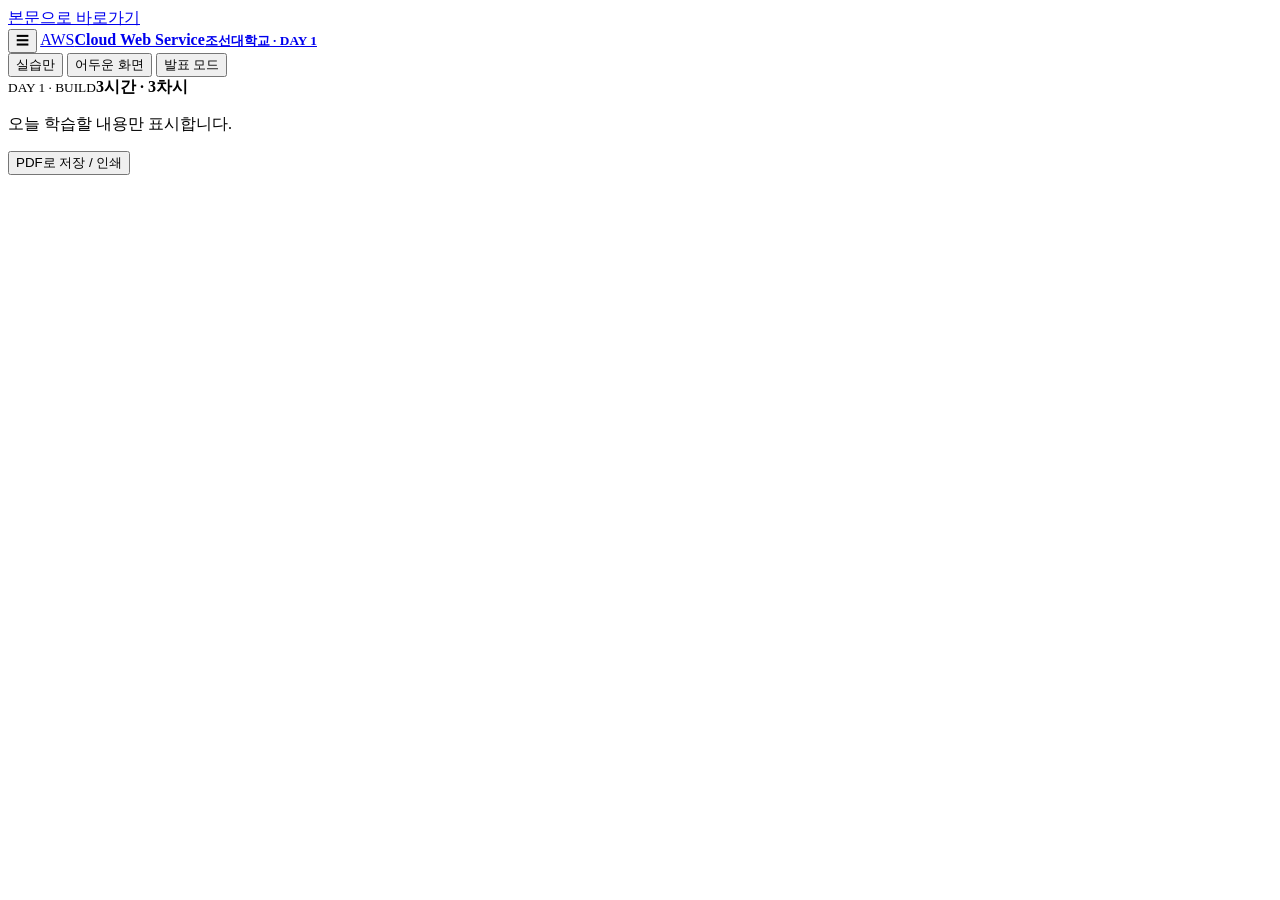
==== day1.html @ 660fab05 "Add day1.html" ====
<!doctype html>
<html lang="ko">
<head>
  <meta charset="utf-8">
  <meta name="viewport" content="width=device-width,initial-scale=1">
  <meta name="description" content="IT 관련 전공 3·4학년을 위한 AWS 클라우드 웹서비스 구축 일자별 실습 교안">
  <meta name="theme-color" content="#111827">
  <title>조선대학교 AWS 클라우드 웹서비스 구축 · DAY 1</title>
  <link rel="icon" type="image/svg+xml" href="data:image/svg+xml,%3Csvg xmlns='http://www.w3.org/2000/svg' viewBox='0 0 64 64'%3E%3Crect width='64' height='64' rx='14' fill='%23111827'/%3E%3Cpath d='M14 38h36M19 29l13-10 13 10v16H19z' fill='none' stroke='%23ff9900' stroke-width='4' stroke-linecap='round' stroke-linejoin='round'/%3E%3C/svg%3E">
  <link rel="stylesheet" href="styles.css">
  <link rel="stylesheet" href="visuals.css">
  <link rel="stylesheet" href="effects.css">
</head>
<body>
  <a class="skip" href="#main">본문으로 바로가기</a>
  <header class="topbar">
    <button class="nav-toggle" id="navToggle" aria-label="목차 열기" aria-expanded="false">☰</button>
    <a class="brand" href="#home"><span>AWS</span><b>Cloud Web Service<small>조선대학교 · DAY 1</small></b></a>
    <div class="tools">
      <button id="practiceBtn" aria-pressed="false">실습만</button>
      <button id="themeBtn" aria-pressed="false">어두운 화면</button>
      <button class="accent" id="presentBtn">발표 모드</button>
    </div>
  </header>
  <aside class="sidebar" id="sidebar">
    <div class="side-head"><small>DAY 1 · BUILD</small><strong>3시간 · 3차시</strong><p>오늘 학습할 내용만 표시합니다.</p></div>
    <nav id="courseNav" aria-label="강의 목차"></nav>
    <button class="print" id="printBtn">PDF로 저장 / 인쇄</button>
  </aside>
  <main id="main">
    <section class="home" id="home"></section>
    <div id="lessonRoot"></div>
  </main>
  <div class="present-bar" id="presentBar" hidden><button id="prev">←</button><span id="counter">1 / 1</span><button id="next">→</button><button id="exit">발표 종료</button></div>
  <script src="course-day1.js"></script>
  <script src="app.js"></script>
</body>
</html>
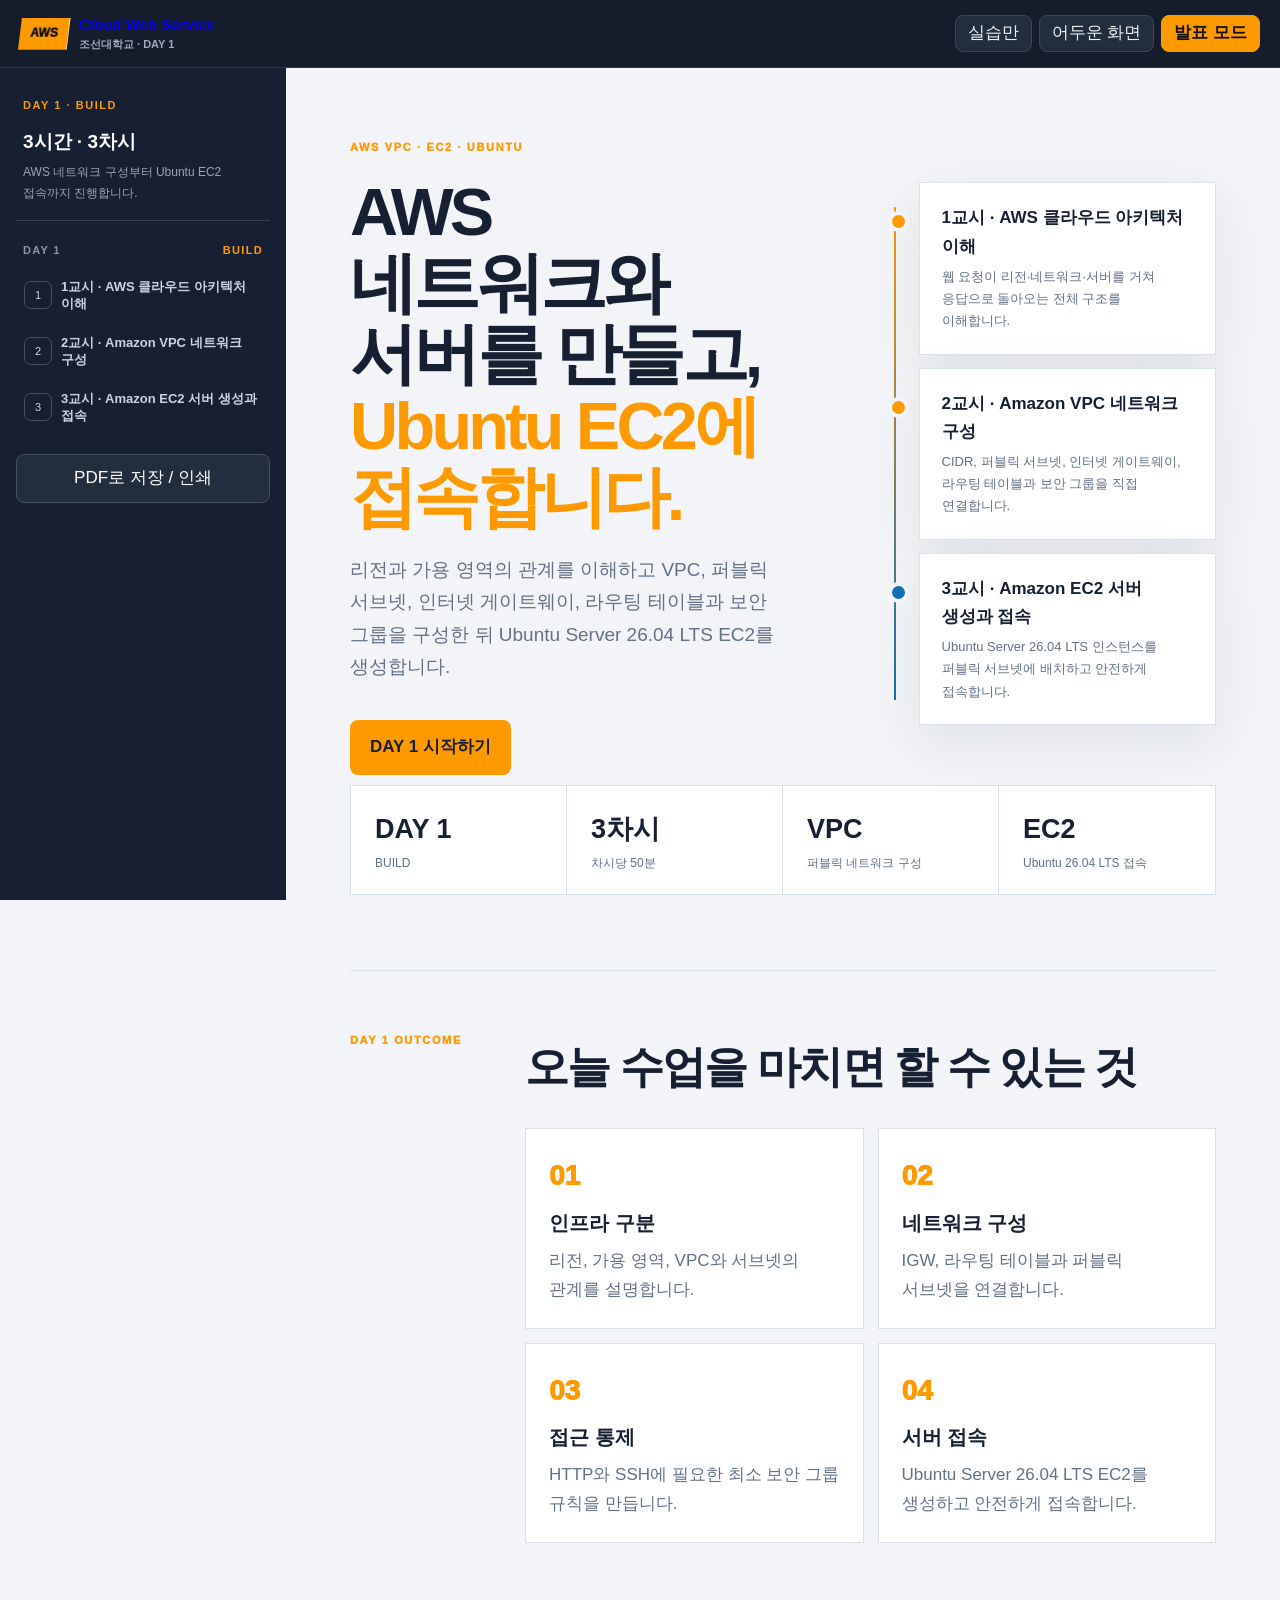
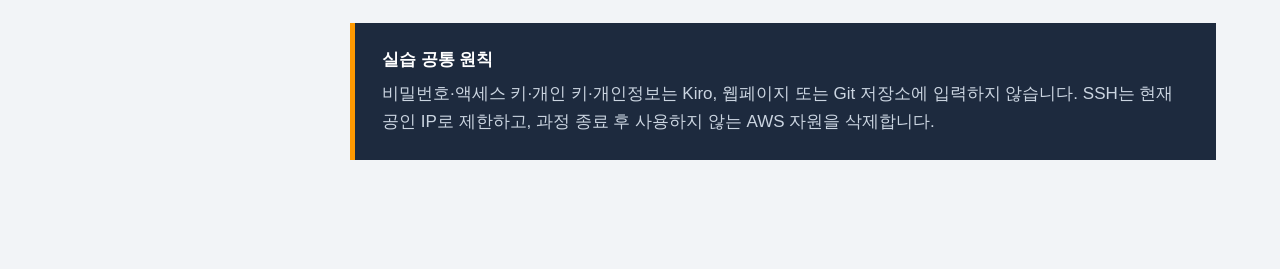
==== commit 992fff56: "Version course data assets for fresh Pages loads" ====
--- a/day1.html
+++ b/day1.html
@@ -32,7 +32,7 @@
     <div id="lessonRoot"></div>
   </main>
   <div class="present-bar" id="presentBar" hidden><button id="prev">←</button><span id="counter">1 / 1</span><button id="next">→</button><button id="exit">발표 종료</button></div>
-  <script src="course-day1.js"></script>
+  <script src="course-day1.js?v=1459fa1e"></script>
   <script src="app.js"></script>
 </body>
 </html>
--- a/styles.css
+++ b/styles.css
@@ -0,0 +1 @@
+:root{--bg:#f2f4f7;--paper:#fff;--soft:#edf1f6;--ink:#172033;--muted:#647086;--line:#dbe1e9;--navy:#111827;--navy2:#1d2a3e;--orange:#ff9900;--orange2:#fff1d8;--blue:#146eb4;--green:#087a61;--red:#bd3540;--side:286px;--top:68px;--shadow:0 18px 52px rgba(17,24,39,.08)}*{box-sizing:border-box}html{scroll-behavior:smooth}body{margin:0;background:var(--bg);color:var(--ink);font:17px/1.7 Pretendard,"Noto Sans KR","Malgun Gothic",sans-serif;word-break:keep-all;-webkit-font-smoothing:antialiased}button{font:inherit;color:inherit}.skip{position:fixed;top:-60px;left:12px;z-index:999;background:#fff;padding:8px 12px}.skip:focus{top:8px}.topbar{position:fixed;inset:0 0 auto;z-index:90;height:var(--top);padding:0 20px;display:flex;align-items:center;gap:14px;background:rgba(17,24,39,.98);color:#fff;border-bottom:1px solid #2e3a4d}.brand{display:flex;align-items:center;gap:11px;text-decoration:none}.brand>span{display:grid;place-items:center;width:48px;height:31px;background:var(--orange);color:#111;font-size:12px;font-weight:950;transform:skew(-7deg)}.brand>b{font-size:15px;line-height:1.1}.brand small{display:block;color:#9eaabd;font-size:11px;margin-top:4px}.tools{margin-left:auto;display:flex;gap:7px}.tools button,.nav-toggle{min-height:37px;padding:0 12px;border:1px solid #3b4658;border-radius:8px;background:#222d3e;color:#eef2f7;cursor:pointer}.tools button:hover,.tools button[aria-pressed=true]{border-color:var(--orange);background:#3c2d17}.tools .accent{background:var(--orange);border-color:var(--orange);color:#111;font-weight:850}.nav-toggle{display:none;font-size:20px}.sidebar{position:fixed;left:0;top:var(--top);bottom:0;z-index:70;width:var(--side);padding:22px 16px;overflow-y:auto;background:#172033;color:#d8dfeb}.side-head{padding:0 7px 17px;border-bottom:1px solid #344054}.side-head small{color:var(--orange);font-size:11px;font-weight:900;letter-spacing:.14em}.side-head strong{display:block;margin-top:7px;color:#fff;font-size:19px}.side-head p{margin:4px 0 0;color:#98a5b8;font-size:12px}.daynav{margin:20px 0}.daynav>strong{display:flex;justify-content:space-between;padding:0 7px 6px;color:#8795a9;font-size:11px;letter-spacing:.12em}.daynav>strong em{color:var(--orange);font-style:normal}.navlesson{width:100%;display:grid;grid-template-columns:29px 1fr;gap:8px;align-items:center;margin:3px 0;padding:9px 8px;border:0;border-radius:9px;background:transparent;color:#cbd5e1;text-align:left;cursor:pointer}.navlesson:hover,.navlesson.active{background:#273449;color:#fff}.navlesson i{display:grid;place-items:center;width:28px;height:28px;border:1px solid #445065;border-radius:7px;font-style:normal;font-size:11px}.navlesson.active i{background:var(--orange);border-color:var(--orange);color:#111;font-weight:900}.navlesson span{font-size:13px;font-weight:700;line-height:1.35}.print{width:100%;padding:9px;border:1px solid #445065;border-radius:8px;background:#222d3e;color:#fff;cursor:pointer}main{margin-left:var(--side);padding-top:var(--top);min-height:100vh}.home,.lesson{max-width:1450px;margin:auto;padding:clamp(32px,5vw,76px)}.hero{display:grid;grid-template-columns:1.15fr .85fr;gap:clamp(35px,6vw,90px);align-items:center;min-height:480px}.hero small,.home-block>small,.lesson-tag,.slide-no{color:var(--orange);font-size:11px;font-weight:950;letter-spacing:.15em}.hero h1{margin:16px 0 21px;font-size:clamp(42px,5.2vw,73px);line-height:1.07;letter-spacing:-.055em}.hero h1 em{color:var(--orange);font-style:normal}.hero p{max-width:740px;color:var(--muted);font-size:19px}.hero button{margin-top:18px;padding:13px 20px;border:0;border-radius:8px;background:var(--orange);font-weight:900;cursor:pointer}.hero ol{position:relative;margin:0;padding:0 0 0 38px;list-style:none}.hero ol:before{content:"";position:absolute;left:13px;top:38px;bottom:38px;width:2px;background:linear-gradient(var(--orange),var(--blue))}.hero li{position:relative;margin:13px 0;padding:21px 22px;border:1px solid var(--line);background:var(--paper);box-shadow:var(--shadow)}.hero li:before{content:"";position:absolute;left:-32px;top:28px;width:13px;height:13px;border:4px solid var(--bg);border-radius:50%;background:var(--orange)}.hero li:nth-child(3):before{background:var(--blue)}.hero li b,.hero li span{display:block}.hero li span{margin-top:4px;color:var(--muted);font-size:13px}.stats{display:grid;grid-template-columns:repeat(4,1fr);margin:10px 0 75px;border:1px solid var(--line);background:var(--paper)}.stats div{padding:21px 24px;border-right:1px solid var(--line)}.stats div:last-child{border:0}.stats b,.stats span{display:block}.stats b{font-size:27px}.stats span{color:var(--muted);font-size:12px}.home-block{display:grid;grid-template-columns:150px 1fr;gap:25px;padding:60px 0;border-top:1px solid var(--line)}.home-block h2{margin:0 0 23px;font-size:clamp(29px,3.4vw,46px);letter-spacing:-.04em}.four,.grid2,.grid3{display:grid;gap:14px}.four,.grid2{grid-template-columns:repeat(2,1fr)}.grid3{grid-template-columns:repeat(3,1fr)}.four article,.card{padding:23px;border:1px solid var(--line);background:var(--paper)}.four article>b,.metric{color:var(--orange);font-size:28px;font-weight:950}.four h3,.card h3{margin:7px 0 6px}.four p,.card p{margin:0;color:var(--muted)}.notice{margin:20px 0 45px;padding:23px 27px;border-left:5px solid var(--orange);background:var(--navy2);color:#fff}.notice p{margin:5px 0 0;color:#cbd5e1}.lesson{display:none}.lesson.active{display:block}.lesson-hero{position:relative;overflow:hidden;min-height:300px;padding:clamp(35px,5vw,65px);display:flex;flex-direction:column;justify-content:flex-end;background:var(--navy);color:#fff}.lesson-hero:after{content:attr(data-index);position:absolute;right:-8px;top:-55px;color:rgba(255,153,0,.11);font-size:210px;font-weight:950}.lesson-hero>*{position:relative;z-index:1}.lesson-hero h1{margin:13px 0 10px;max-width:900px;font-size:clamp(40px,5vw,66px);line-height:1.08;letter-spacing:-.05em}.lesson-hero p{max-width:900px;margin:0;color:#c9d2df;font-size:18px}.plan{display:grid;grid-template-columns:170px 1fr;gap:20px;padding:25px 28px;margin:20px 0;border:1px solid var(--line);background:var(--paper)}.plan div{display:flex;flex-wrap:wrap;gap:8px}.plan span{padding:6px 9px;border-radius:5px;background:var(--soft);color:var(--muted);font-size:12px}.slide{min-height:410px;margin:20px 0;padding:clamp(29px,4.5vw,61px);border:1px solid var(--line);background:var(--paper);box-shadow:0 12px 40px rgba(17,24,39,.045)}.slide.practice{border-top:5px solid var(--orange)}.slide.trouble{border-top:5px solid var(--red)}.slide.summary{background:var(--navy);color:#fff}.slide h2{max-width:1050px;margin:10px 0 12px;font-size:clamp(30px,3.6vw,49px);line-height:1.18;letter-spacing:-.045em}.lead{margin:0 0 25px;color:var(--muted);font-size:18px}.summary .lead,.summary p,.summary li{color:#cbd5e1}.card.accent{background:var(--orange2);border-color:#ffd08a}.card.dark{background:var(--navy2);border-color:var(--navy2);color:#fff}.card.dark p{color:#cbd5e1}.flow{display:flex;gap:10px;margin:25px 0}.flow>div{position:relative;flex:1;padding:19px;border:1px solid var(--line);background:var(--soft)}.flow>div:not(:last-child):after{content:"→";position:absolute;z-index:2;right:-17px;top:50%;width:24px;height:24px;display:grid;place-items:center;transform:translateY(-50%);border-radius:50%;background:var(--orange);color:#111;font-weight:950}.flow b,.flow span{display:block}.flow span{margin-top:4px;color:var(--muted);font-size:13px}.compare{display:grid;grid-template-columns:1fr auto 1fr;gap:13px;align-items:stretch;margin:24px 0}.compare article{padding:24px;border:1px solid var(--line);background:var(--soft)}.compare mark{display:grid;place-items:center;background:none;color:var(--orange);font-weight:950}.layers{display:grid;gap:8px;margin:24px 0}.layers div{display:grid;grid-template-columns:180px 1fr;gap:12px;padding:14px 18px;border-left:6px solid var(--blue);background:var(--soft)}.layers div:nth-child(2){border-color:var(--orange)}.layers div:nth-child(3){border-color:var(--green)}.layers div:nth-child(4){border-color:#e2bd25}.layers span{color:var(--muted)}.callout{margin:23px 0;padding:18px 21px;border-left:5px solid var(--blue);background:#e9f4fc;color:#173c58}.callout.warn{border-color:var(--orange);background:var(--orange2);color:#573506}.callout.danger{border-color:var(--red);background:#ffedef;color:#6b1f25}.question{margin:22px 0;padding:19px 22px;border:1px dashed var(--orange);background:var(--orange2)}.steps{counter-reset:s;display:grid;gap:0;margin:25px 0}.step{position:relative;padding:0 0 24px 55px}.step:before{counter-increment:s;content:counter(s);position:absolute;left:0;top:0;width:39px;height:39px;display:grid;place-items:center;border-radius:9px;background:var(--orange);color:#111;font-weight:950}.step:not(:last-child):after{content:"";position:absolute;left:19px;top:42px;bottom:3px;width:2px;background:var(--line)}.step h3{margin:0 0 4px}.step p{margin:0;color:var(--muted)}.result{display:inline-block;margin-top:7px;padding:4px 8px;border-radius:4px;background:#e6f5ef;color:#08634c;font-size:12px;font-weight:850}.table{overflow:auto;margin:22px 0}table{width:100%;min-width:700px;border-collapse:collapse}th,td{padding:13px 15px;border:1px solid var(--line);text-align:left;vertical-align:top}th{background:var(--navy);color:#fff;font-size:13px}tr:nth-child(even) td{background:var(--soft)}pre{position:relative;margin:17px 0;padding:18px 80px 18px 19px;overflow:auto;background:#0c1320;color:#dbe7f5;font:14px/1.65 Consolas,monospace;white-space:pre-wrap}.copy{position:absolute;right:9px;top:9px;padding:5px 8px;border:1px solid #405069;border-radius:4px;background:#1d2a3d;color:#fff;cursor:pointer}.check{display:grid;gap:8px;margin:22px 0}.check label{display:flex;gap:10px;padding:11px 13px;border:1px solid var(--line);background:var(--soft)}.check input{accent-color:var(--orange)}.refs a{color:var(--blue);overflow-wrap:anywhere}.present-bar{position:fixed;z-index:300;left:50%;bottom:16px;transform:translateX(-50%);display:flex;align-items:center;gap:8px;padding:8px;border-radius:11px;background:#111827;color:#fff;box-shadow:0 15px 45px #0005}.present-bar[hidden]{display:none}.present-bar button{height:37px;min-width:41px;border:1px solid #3e495b;border-radius:6px;background:#222d3e;color:#fff}.present-bar span{min-width:70px;text-align:center;font-size:12px}.practice-only .slide:not(.practice):not(.trouble):not(.summary){display:none}.dark{--bg:#0d1521;--paper:#141e2c;--soft:#1a283b;--ink:#eef3f9;--muted:#aab6c7;--line:#324058;--orange2:#3a2a14}.dark .callout{background:#153148;color:#d8edff}.dark .callout.warn,.dark .question{background:#3a2b15;color:#ffe0aa}.dark .callout.danger{background:#3d1e24;color:#ffd5d9}.presenting{overflow:hidden}.presenting .topbar,.presenting .sidebar,.presenting .lesson-hero,.presenting .plan{display:none}.presenting main{margin:0;padding:0}.presenting .home{display:none!important}.presenting .lesson{max-width:none;height:100vh;padding:0}.presenting .slide{display:none!important;width:100vw;height:100vh;min-height:0;margin:0;padding:clamp(45px,7vw,105px);border:0;overflow:auto;box-shadow:none}.presenting .slide.current{display:block!important}.presenting .slide h2{font-size:clamp(43px,5vw,72px);max-width:1200px}.presenting .slide .lead{font-size:clamp(19px,2vw,28px)}.presenting .slide p,.presenting .slide li{font-size:clamp(18px,1.55vw,25px)}@media(max-width:1050px){:root{--side:252px}.hero{grid-template-columns:1fr}.grid3{grid-template-columns:repeat(2,1fr)}.tools button:not(.accent){display:none}}@media(max-width:760px){:root{--top:62px}.topbar{padding:0 11px}.nav-toggle{display:block}.brand small{display:none}.sidebar{width:min(310px,88vw);transform:translateX(-100%);transition:.22s}.sidebar.open{transform:none}main{margin:0}.home,.lesson{padding:24px 15px 55px}.hero h1{font-size:40px}.stats{grid-template-columns:repeat(2,1fr)}.stats div:nth-child(2){border-right:0}.home-block{grid-template-columns:1fr}.four,.grid2,.grid3{grid-template-columns:1fr}.plan{grid-template-columns:1fr}.slide{padding:29px 21px;min-height:0}.flow{flex-direction:column}.flow>div:not(:last-child):after{right:50%;top:auto;bottom:-17px;transform:translateX(50%) rotate(90deg)}.compare{grid-template-columns:1fr}.compare mark{transform:rotate(90deg)}.layers div{grid-template-columns:1fr}.tools .accent{padding:0 9px}}@media print{body{font-size:11pt}.topbar,.sidebar,.present-bar,.copy{display:none!important}main{margin:0;padding:0}.home,.lesson,.lesson.active{display:block!important;max-width:none;padding:0}.lesson{page-break-before:always}.slide{display:block!important;min-height:0;margin:0;padding:26px 0;border:0;border-top:1px solid #bbb;box-shadow:none;break-inside:avoid}}@media(prefers-reduced-motion:reduce){*{scroll-behavior:auto!important;animation:none!important;transition:none!important}}
--- a/visuals.css
+++ b/visuals.css
@@ -0,0 +1,909 @@
+/* 발표용 시각 자료: 일반 카드는 중립, 의미가 있는 상태만 색으로 구분 */
+.card.accent,
+.card.dark {
+  background: var(--paper);
+  border-color: var(--line);
+  color: var(--ink);
+}
+
+.card.dark p {
+  color: var(--muted);
+}
+
+.visual-icon {
+  display: grid;
+  place-items: center;
+  flex: 0 0 auto;
+  width: 64px;
+  height: 64px;
+  border: 1px solid color-mix(in srgb, var(--orange) 42%, var(--line));
+  border-radius: 18px;
+  background: color-mix(in srgb, var(--orange) 10%, var(--paper));
+  color: var(--orange);
+}
+
+.visual-icon svg {
+  display: block;
+  width: 42px;
+  height: 42px;
+  fill: none;
+  stroke: currentColor;
+  stroke-width: 3;
+  stroke-linecap: round;
+  stroke-linejoin: round;
+}
+
+.visual-card {
+  position: relative;
+  min-height: 206px;
+  display: grid;
+  grid-template-columns: 1fr 72px;
+  grid-template-areas:
+    "metric icon"
+    "title icon"
+    "copy copy";
+  align-content: start;
+  column-gap: 16px;
+}
+
+.visual-card .metric {
+  grid-area: metric;
+  align-self: center;
+}
+
+.visual-card .card-icon {
+  grid-area: icon;
+  width: 68px;
+  height: 68px;
+}
+
+.visual-card h3 {
+  grid-area: title;
+}
+
+.visual-card p {
+  grid-area: copy;
+  margin-top: 9px;
+}
+
+.visual-stage {
+  position: relative;
+  margin: 25px 0;
+  padding: clamp(22px, 3vw, 36px);
+  overflow: hidden;
+  border: 1px solid var(--line);
+  border-radius: 20px;
+  background: linear-gradient(135deg, color-mix(in srgb, var(--blue) 5%, var(--paper)), var(--paper));
+}
+
+.diagram-node {
+  min-width: 0;
+  display: flex;
+  flex-direction: column;
+  align-items: center;
+  justify-content: center;
+  gap: 8px;
+  padding: 20px;
+  border: 1px solid var(--line);
+  border-radius: 16px;
+  background: var(--paper);
+  text-align: center;
+  box-shadow: 0 12px 30px rgba(17, 24, 39, .06);
+}
+
+.diagram-node .visual-icon {
+  width: 72px;
+  height: 72px;
+}
+
+.diagram-node b {
+  font-size: 20px;
+}
+
+.diagram-node small,
+.az-card small,
+.region-title small,
+.bucket-shell small,
+.object-stack small {
+  display: block;
+  color: var(--muted);
+  font-size: 14px;
+  line-height: 1.45;
+}
+
+.diagram-node.selected {
+  border: 1px solid var(--line);
+  box-shadow: none;
+}
+
+.diagram-arrow {
+  display: grid;
+  place-items: center;
+  color: var(--orange);
+  font-size: 32px;
+  font-weight: 950;
+}
+
+.infra-zoom,
+.service-route {
+  display: grid;
+  grid-template-columns: 1fr 54px 1fr 54px 1fr;
+  align-items: stretch;
+  gap: 7px;
+}
+
+.region-criteria {
+  display: grid;
+  grid-template-columns: repeat(4, 1fr);
+  gap: 9px;
+  margin-top: 14px;
+}
+
+.region-criteria span,
+.concept-key span {
+  padding: 13px 15px;
+  border: 1px solid var(--line);
+  border-radius: 10px;
+  background: var(--soft);
+  color: var(--muted);
+  font-size: 14px;
+}
+
+.region-criteria b,
+.concept-key b {
+  display: block;
+  color: var(--ink);
+  font-size: 15px;
+}
+
+.az-visual {
+  padding-top: 22px;
+}
+
+.region-title {
+  display: flex;
+  align-items: center;
+  gap: 15px;
+  margin-bottom: 20px;
+}
+
+.region-title .visual-icon {
+  width: 58px;
+  height: 58px;
+}
+
+.region-title b {
+  display: block;
+  font-size: 21px;
+}
+
+.az-grid {
+  display: grid;
+  grid-template-columns: repeat(3, 1fr);
+  gap: 14px;
+}
+
+.az-card {
+  position: relative;
+  display: flex;
+  flex-direction: column;
+  align-items: center;
+  gap: 7px;
+  padding: 20px;
+  border: 1px solid var(--line);
+  border-radius: 15px;
+  background: var(--paper);
+  text-align: center;
+}
+
+.az-card .visual-icon {
+  width: 62px;
+  height: 62px;
+}
+
+.az-link {
+  display: grid;
+  grid-template-columns: 1fr auto 1fr;
+  align-items: center;
+  gap: 12px;
+  margin-top: 16px;
+  color: var(--blue);
+  font-size: 13px;
+  font-weight: 850;
+}
+
+.az-link i {
+  height: 2px;
+  background: repeating-linear-gradient(90deg, var(--blue) 0 9px, transparent 9px 15px);
+}
+
+.ha-visual {
+  display: grid;
+  justify-items: center;
+}
+
+.traffic-source {
+  display: flex;
+  align-items: center;
+  gap: 12px;
+}
+
+.traffic-source .visual-icon {
+  width: 58px;
+  height: 58px;
+}
+
+.traffic-split {
+  position: relative;
+  margin: 14px 0 28px;
+  padding: 6px 14px;
+  border-radius: 999px;
+  background: var(--navy);
+  color: #fff;
+  font-size: 13px;
+  font-weight: 850;
+}
+
+.traffic-split::after {
+  content: "";
+  position: absolute;
+  top: 100%;
+  left: 50%;
+  width: min(46vw, 500px);
+  height: 32px;
+  transform: translateX(-50%);
+  border: 2px solid var(--blue);
+  border-top: 0;
+  border-bottom: 0;
+}
+
+.ha-targets {
+  width: min(760px, 100%);
+  display: grid;
+  grid-template-columns: repeat(2, 1fr);
+  gap: 18px;
+}
+
+.ha-targets .failed {
+  border-color: #e8a0a6;
+  background: #fff6f7;
+}
+
+.ha-targets .failed .visual-icon {
+  color: var(--red);
+  border-color: #e8a0a6;
+  background: #ffedef;
+}
+
+.ha-targets .failed::after {
+  content: "×";
+  position: absolute;
+  top: 10px;
+  right: 14px;
+  color: var(--red);
+  font-size: 30px;
+  font-weight: 950;
+}
+
+.ha-targets .healthy {
+  border-color: #78c6ad;
+  background: #f2fbf7;
+}
+
+.ha-targets .healthy .visual-icon {
+  color: var(--green);
+  border-color: #78c6ad;
+  background: #e6f5ef;
+}
+
+.service-state {
+  margin-top: 18px;
+  padding: 9px 17px;
+  border-radius: 999px;
+  background: #e6f5ef;
+  color: #08634c;
+}
+
+.request-route {
+  display: grid;
+  grid-template-columns: 1fr auto 1fr auto 1fr auto 1fr;
+  align-items: center;
+  gap: 9px;
+}
+
+.request-route .diagram-node {
+  padding: 16px 12px;
+}
+
+.request-route .diagram-node b {
+  font-size: 16px;
+}
+
+.request-route .diagram-node .visual-icon {
+  width: 58px;
+  height: 58px;
+}
+
+.route-line {
+  position: relative;
+  color: var(--blue);
+  font-size: 12px;
+  font-weight: 850;
+}
+
+.route-line::after {
+  content: "→";
+  display: block;
+  color: var(--orange);
+  font-size: 28px;
+  line-height: 1;
+}
+
+.route-line.return::after {
+  content: "←";
+}
+
+.s3-visual {
+  display: grid;
+  grid-template-columns: .85fr 1.4fr;
+  gap: 22px;
+  align-items: center;
+}
+
+.bucket-shell {
+  display: flex;
+  flex-direction: column;
+  align-items: center;
+  gap: 8px;
+  text-align: center;
+}
+
+.bucket-shell .visual-icon {
+  width: 108px;
+  height: 108px;
+  border-radius: 28px;
+}
+
+.bucket-shell .visual-icon svg {
+  width: 72px;
+  height: 72px;
+}
+
+.object-stack {
+  display: grid;
+  gap: 9px;
+}
+
+.object-stack article {
+  display: grid;
+  grid-template-columns: 48px 1fr;
+  grid-template-areas: "icon title" "icon copy";
+  column-gap: 12px;
+  align-items: center;
+  padding: 12px 14px;
+  border: 1px solid var(--line);
+  border-radius: 12px;
+  background: var(--paper);
+}
+
+.object-stack .visual-icon {
+  grid-area: icon;
+  width: 48px;
+  height: 48px;
+  border-radius: 12px;
+}
+
+.object-stack .visual-icon svg {
+  width: 30px;
+  height: 30px;
+}
+
+.object-stack b {
+  grid-area: title;
+}
+
+.object-stack small {
+  grid-area: copy;
+}
+
+.concept-key {
+  display: grid;
+  grid-template-columns: repeat(3, 1fr);
+  gap: 9px;
+}
+
+.dark .visual-stage {
+  background: linear-gradient(135deg, #101d2d, var(--paper));
+}
+
+.dark .visual-icon {
+  background: #2b251e;
+}
+
+.dark .ha-targets .failed {
+  background: #351b21;
+}
+
+.dark .ha-targets .healthy {
+  background: #133429;
+}
+
+.dark .service-state {
+  background: #173c32;
+  color: #b9f1da;
+}
+
+.presenting .visual-card {
+  min-height: 250px;
+}
+
+.presenting .visual-icon {
+  width: 82px;
+  height: 82px;
+}
+
+.presenting .visual-icon svg {
+  width: 54px;
+  height: 54px;
+}
+
+.presenting .visual-stage {
+  margin-top: 32px;
+}
+
+.presenting .diagram-node b {
+  font-size: clamp(20px, 1.8vw, 28px);
+}
+
+.presenting .diagram-node small,
+.presenting .az-card small,
+.presenting .region-title small,
+.presenting .bucket-shell small,
+.presenting .object-stack small {
+  font-size: clamp(14px, 1.15vw, 18px);
+}
+
+@media (max-width: 900px) {
+  .infra-zoom,
+  .service-route {
+    grid-template-columns: 1fr;
+  }
+
+  .diagram-arrow {
+    transform: rotate(90deg);
+  }
+
+  .region-criteria,
+  .concept-key {
+    grid-template-columns: repeat(2, 1fr);
+  }
+
+  .request-route {
+    grid-template-columns: 1fr;
+  }
+
+  .route-line {
+    text-align: center;
+  }
+
+  .route-line::after {
+    transform: rotate(90deg);
+  }
+
+  .s3-visual {
+    grid-template-columns: 1fr;
+  }
+
+  .traffic-split::after {
+    width: 70vw;
+  }
+
+  .presenting .visual-stage {
+    overflow: auto;
+  }
+}
+
+@media (max-width: 620px) {
+  .region-criteria,
+  .concept-key,
+  .az-grid,
+  .ha-targets {
+    grid-template-columns: 1fr;
+  }
+
+  .traffic-split::after {
+    display: none;
+  }
+
+  .visual-card {
+    min-height: 0;
+  }
+
+  .visual-stage,
+  .presenting .visual-stage {
+    padding: 18px;
+    border-radius: 14px;
+  }
+}
+
+@media print {
+  .visual-stage,
+  .visual-card {
+    break-inside: avoid;
+  }
+}
+
+/* 발표 모드에서 S3 객체 목록의 작은 아이콘이 본문을 침범하지 않도록 크기를 고정 */
+.presenting .object-stack article {
+  min-height: 94px;
+  grid-template-columns: 64px minmax(0, 1fr);
+}
+
+.presenting .object-stack .visual-icon {
+  width: 60px;
+  height: 60px;
+}
+
+.presenting .object-stack .visual-icon svg {
+  width: 38px;
+  height: 38px;
+}
+
+.presenting .object-stack b,
+.presenting .object-stack small {
+  min-width: 0;
+  overflow-wrap: anywhere;
+}
+
+/* 실습 단계의 흰색 표시는 입력란이 아니라 단계 완료 후 확인할 결과임을 명시 */
+.result {
+  display: inline-flex;
+  align-items: center;
+  gap: 7px;
+  border: 1px solid #a8d5c6;
+  background: #eff9f5;
+}
+
+.result::before {
+  content: "확인 결과";
+  padding-right: 7px;
+  border-right: 1px solid #a8d5c6;
+  color: var(--green);
+  font-size: .9em;
+  font-weight: 950;
+}
+
+.presenting .result {
+  padding: 7px 10px;
+  font-size: clamp(13px, 1vw, 16px);
+}
+
+.dark .result {
+  border-color: #357c68;
+  background: #173c32;
+  color: #c8f3e3;
+}
+
+.dark .result::before {
+  border-color: #357c68;
+  color: #77d7b7;
+}
+
+.practice-only .lesson.active::before {
+  content: "실습 화면만 표시 중 · 전체 강의를 보려면 상단의 ‘전체 보기’를 선택하세요.";
+  display: block;
+  margin-bottom: 14px;
+  padding: 11px 15px;
+  border-left: 5px solid var(--orange);
+  background: var(--orange2);
+  color: var(--ink);
+  font-size: 14px;
+  font-weight: 800;
+}
+
+.presenting.practice-only .lesson.active::before {
+  display: none;
+}
+
+@media print {
+  .practice-only .lesson.active::before {
+    display: none;
+  }
+}
+
+/* VPC와 서버 구조를 실제 연결 관계로 표현하는 강의용 다이어그램 */
+.vpc-map {
+  display: grid;
+  grid-template-columns: minmax(0, 1fr) 210px;
+  gap: 22px;
+  align-items: center;
+}
+
+.vpc-boundary {
+  padding: 18px;
+  border: 2px solid var(--blue);
+  border-radius: 18px;
+  background: color-mix(in srgb, var(--blue) 5%, var(--paper));
+}
+
+.vpc-boundary > b {
+  display: block;
+  margin-bottom: 14px;
+  font-size: 20px;
+}
+
+.subnet-block {
+  display: grid;
+  grid-template-columns: 64px minmax(0, 1fr) minmax(130px, .45fr);
+  gap: 14px;
+  align-items: center;
+  padding: 18px;
+  border: 1px dashed var(--blue);
+  border-radius: 14px;
+  background: var(--paper);
+}
+
+.subnet-block small,
+.gateway-node small,
+.mini-instance small,
+.security-flow small,
+.diag-stack small,
+.architecture-final small,
+.cleanup-flow small {
+  display: block;
+  color: var(--muted);
+  font-size: 13px;
+}
+
+.mini-instance,
+.gateway-node {
+  display: grid;
+  justify-items: center;
+  gap: 7px;
+  padding: 15px;
+  border: 1px solid var(--line);
+  border-radius: 13px;
+  background: var(--paper);
+  text-align: center;
+}
+
+.mini-instance .visual-icon,
+.gateway-node .visual-icon {
+  width: 58px;
+  height: 58px;
+}
+
+.mini-instance.selected {
+  border: 1px solid var(--line);
+}
+
+.security-flow {
+  display: grid;
+  grid-template-columns: 1fr 1.1fr 1fr;
+  grid-template-areas:
+    "web gate server"
+    "admin gate server";
+  gap: 14px;
+  align-items: center;
+}
+
+.security-client,
+.security-gate,
+.security-server {
+  display: grid;
+  justify-items: center;
+  gap: 7px;
+  padding: 18px;
+  border: 1px solid var(--line);
+  border-radius: 14px;
+  background: var(--paper);
+  text-align: center;
+}
+
+.security-client { grid-area: web; }
+.security-client.admin { grid-area: admin; }
+.security-gate {
+  grid-area: gate;
+  border: 2px solid var(--blue);
+}
+.security-server { grid-area: server; }
+
+.security-flow > div {
+  position: relative;
+}
+
+.security-client::after,
+.security-gate::after {
+  content: "→";
+  position: absolute;
+  right: -22px;
+  top: 50%;
+  transform: translateY(-50%);
+  color: var(--orange);
+  font-size: 24px;
+  font-weight: 900;
+}
+
+.diag-stack {
+  display: grid;
+  grid-template-columns: repeat(5, 1fr);
+  gap: 10px;
+}
+
+.diag-stack > div {
+  display: grid;
+  justify-items: center;
+  gap: 8px;
+  padding: 18px 12px;
+  border: 1px solid var(--line);
+  border-radius: 13px;
+  background: var(--paper);
+  text-align: center;
+}
+
+.architecture-final {
+  display: grid;
+  grid-template-columns: 150px minmax(0, 1fr) 150px;
+  gap: 18px;
+  align-items: center;
+}
+
+.arch-user,
+.arch-dev {
+  display: grid;
+  justify-items: center;
+  gap: 8px;
+  text-align: center;
+}
+
+.arch-vpc {
+  display: grid;
+  grid-template-columns: repeat(2, 1fr);
+  gap: 10px;
+  padding: 18px;
+  border: 2px solid var(--blue);
+  border-radius: 18px;
+}
+
+.arch-vpc > b,
+.arch-subnet {
+  grid-column: 1 / -1;
+}
+
+.arch-vpc > div {
+  display: flex;
+  align-items: center;
+  gap: 9px;
+  padding: 12px;
+  border: 1px solid var(--line);
+  border-radius: 12px;
+  background: var(--paper);
+}
+
+.arch-vpc .visual-icon {
+  width: 46px;
+  height: 46px;
+  border-radius: 11px;
+}
+
+.arch-subnet {
+  flex-wrap: wrap;
+  border-style: dashed !important;
+}
+
+.arch-subnet > b {
+  width: 100%;
+}
+
+.cleanup-flow {
+  display: grid;
+  grid-template-columns: repeat(6, 1fr);
+  gap: 9px;
+}
+
+.cleanup-flow > div {
+  display: grid;
+  align-content: start;
+  gap: 6px;
+  min-width: 0;
+  padding: 15px 12px;
+  border: 1px solid var(--line);
+  border-radius: 12px;
+  background: var(--paper);
+}
+
+.cleanup-flow span {
+  display: grid;
+  place-items: center;
+  width: 30px;
+  height: 30px;
+  border-radius: 50%;
+  background: var(--navy);
+  color: #fff;
+  font-weight: 900;
+}
+
+.presenting .slide {
+  width: 100%;
+  height: 100dvh;
+  padding-bottom: 92px;
+}
+
+.presenting .flow > div,
+.presenting .card {
+  min-width: 0;
+}
+
+.presenting .table {
+  max-height: 52vh;
+}
+
+@media (max-width: 1000px) {
+  .vpc-map,
+  .architecture-final {
+    grid-template-columns: 1fr;
+  }
+
+  .security-flow {
+    grid-template-columns: 1fr;
+    grid-template-areas: "web" "admin" "gate" "server";
+  }
+
+  .security-client::after,
+  .security-gate::after {
+    display: none;
+  }
+
+  .diag-stack {
+    grid-template-columns: repeat(2, 1fr);
+  }
+
+  .cleanup-flow {
+    grid-template-columns: repeat(3, 1fr);
+  }
+}
+
+@media (max-width: 620px) {
+  .subnet-block,
+  .diag-stack,
+  .cleanup-flow {
+    grid-template-columns: 1fr;
+  }
+}
+
+@media (prefers-reduced-motion: no-preference) {
+  .presenting .slide.current .vpc-boundary,
+  .presenting .slide.current .security-gate,
+  .presenting .slide.current .arch-vpc {
+    animation: nodeIn .5s .18s both;
+  }
+
+  .presenting .slide.current .subnet-block,
+  .presenting .slide.current .security-server,
+  .presenting .slide.current .arch-subnet {
+    animation: nodeIn .5s .48s both;
+  }
+
+  .presenting .slide.current .mini-instance,
+  .presenting .slide.current .gateway-node,
+  .presenting .slide.current .security-client,
+  .presenting .slide.current .arch-user,
+  .presenting .slide.current .arch-dev {
+    animation: iconPop .5s .78s both;
+  }
+
+  .presenting .slide.current .diag-stack > div,
+  .presenting .slide.current .cleanup-flow > div {
+    animation: copyIn .38s both;
+  }
+
+  .presenting .slide.current .diag-stack > div:nth-child(2),
+  .presenting .slide.current .cleanup-flow > div:nth-child(2) { animation-delay: .12s; }
+  .presenting .slide.current .diag-stack > div:nth-child(3),
+  .presenting .slide.current .cleanup-flow > div:nth-child(3) { animation-delay: .24s; }
+  .presenting .slide.current .diag-stack > div:nth-child(4),
+  .presenting .slide.current .cleanup-flow > div:nth-child(4) { animation-delay: .36s; }
+  .presenting .slide.current .diag-stack > div:nth-child(5),
+  .presenting .slide.current .cleanup-flow > div:nth-child(5) { animation-delay: .48s; }
+  .presenting .slide.current .cleanup-flow > div:nth-child(6) { animation-delay: .60s; }
+}
--- a/effects.css
+++ b/effects.css
@@ -0,0 +1,27 @@
+.card,.hero li,.navlesson,.tools button{transition:transform .2s ease,border-color .2s ease,background .2s ease}
+.card:hover,.hero li:hover{transform:translateY(-3px);border-color:#ffb84d}
+.presenting .slide.current{animation:slideIn .28s ease both}
+@keyframes slideIn{from{opacity:0;transform:translateX(18px)}to{opacity:1;transform:none}}
+@media(prefers-reduced-motion:reduce){.card,.hero li,.navlesson,.tools button{transition:none}.presenting .slide.current{animation:none}}
+.visual-card .visual-icon,.diagram-node .visual-icon,.az-card .visual-icon,.bucket-shell .visual-icon{transition:transform .28s ease,box-shadow .28s ease}
+.visual-card:hover .visual-icon,.diagram-node:hover .visual-icon,.az-card:hover .visual-icon{transform:translateY(-4px) rotate(-2deg);box-shadow:0 12px 24px rgba(255,153,0,.18)}
+.presenting .slide.current .visual-card{--card-delay:0s}.presenting .slide.current .visual-card:nth-child(2){--card-delay:.08s}.presenting .slide.current .visual-card:nth-child(3){--card-delay:.16s}.presenting .slide.current .visual-card:nth-child(4){--card-delay:.24s}.presenting .slide.current .visual-card:nth-child(5){--card-delay:.32s}.presenting .slide.current .visual-card:nth-child(6){--card-delay:.40s}
+.presenting .slide.current .visual-card .metric{animation:nameIn .34s var(--card-delay) both}
+.presenting .slide.current .visual-card .card-icon{animation:iconPop .56s calc(var(--card-delay) + .22s) cubic-bezier(.2,.9,.25,1.25) both}
+.presenting .slide.current .visual-card h3,.presenting .slide.current .visual-card p{animation:copyIn .42s calc(var(--card-delay) + .56s) both}
+.presenting .slide.current .visual-stage .diagram-node,.presenting .slide.current .visual-stage .region-title,.presenting .slide.current .visual-stage .traffic-source,.presenting .slide.current .visual-stage .bucket-shell{animation:nodeIn .55s .12s both}
+.presenting .slide.current .visual-stage .diagram-node:nth-child(3){animation-delay:.42s}.presenting .slide.current .visual-stage .diagram-node:nth-child(5){animation-delay:.72s}.presenting .slide.current .visual-stage .diagram-node:nth-child(7){animation-delay:1.02s}
+.presenting .slide.current .visual-stage .diagram-arrow,.presenting .slide.current .visual-stage .route-line{animation:arrowIn .34s .32s both}.presenting .slide.current .visual-stage .diagram-arrow:nth-child(4),.presenting .slide.current .visual-stage .route-line:nth-child(4){animation-delay:.62s}.presenting .slide.current .visual-stage .route-line:nth-child(6){animation-delay:.92s}
+.presenting .slide.current .az-grid .az-card{animation:nodeIn .5s .34s both}.presenting .slide.current .az-grid .az-card:nth-child(2){animation-delay:.52s}.presenting .slide.current .az-grid .az-card:nth-child(3){animation-delay:.70s}
+.presenting .slide.current .az-link i{animation:networkMove 1.2s .9s linear infinite}
+.presenting .slide.current .traffic-split{animation:nameIn .4s .38s both}.presenting .slide.current .ha-targets .failed{animation:nodeIn .5s .65s both}.presenting .slide.current .ha-targets .healthy{animation:nodeIn .5s .85s both}.presenting .slide.current .service-state{animation:statusIn .5s 1.15s both}
+.presenting .slide.current .object-stack article{animation:copyIn .42s .45s both}.presenting .slide.current .object-stack article:nth-child(2){animation-delay:.62s}.presenting .slide.current .object-stack article:nth-child(3){animation-delay:.79s}
+.presenting .slide.current .ha-targets .healthy .visual-icon{animation:softPulse 1.8s 1.25s ease-in-out infinite}
+@keyframes nameIn{from{opacity:0;transform:translateY(-10px)}to{opacity:1;transform:none}}
+@keyframes iconPop{0%{opacity:0;transform:scale(.55) rotate(-12deg)}70%{opacity:1;transform:scale(1.08) rotate(2deg)}100%{opacity:1;transform:none}}
+@keyframes copyIn{from{opacity:0;transform:translateY(13px)}to{opacity:1;transform:none}}
+@keyframes nodeIn{from{opacity:0;transform:translateY(20px) scale(.96)}to{opacity:1;transform:none}}
+@keyframes arrowIn{from{opacity:0;transform:scaleX(.25)}to{opacity:1;transform:none}}
+@keyframes statusIn{from{opacity:0;transform:scale(.8)}to{opacity:1;transform:none}}
+@keyframes softPulse{0%,100%{box-shadow:0 0 0 0 rgba(255,153,0,.18)}50%{box-shadow:0 0 0 12px rgba(255,153,0,0)}}
+@keyframes networkMove{from{background-position:0 0}to{background-position:30px 0}}
